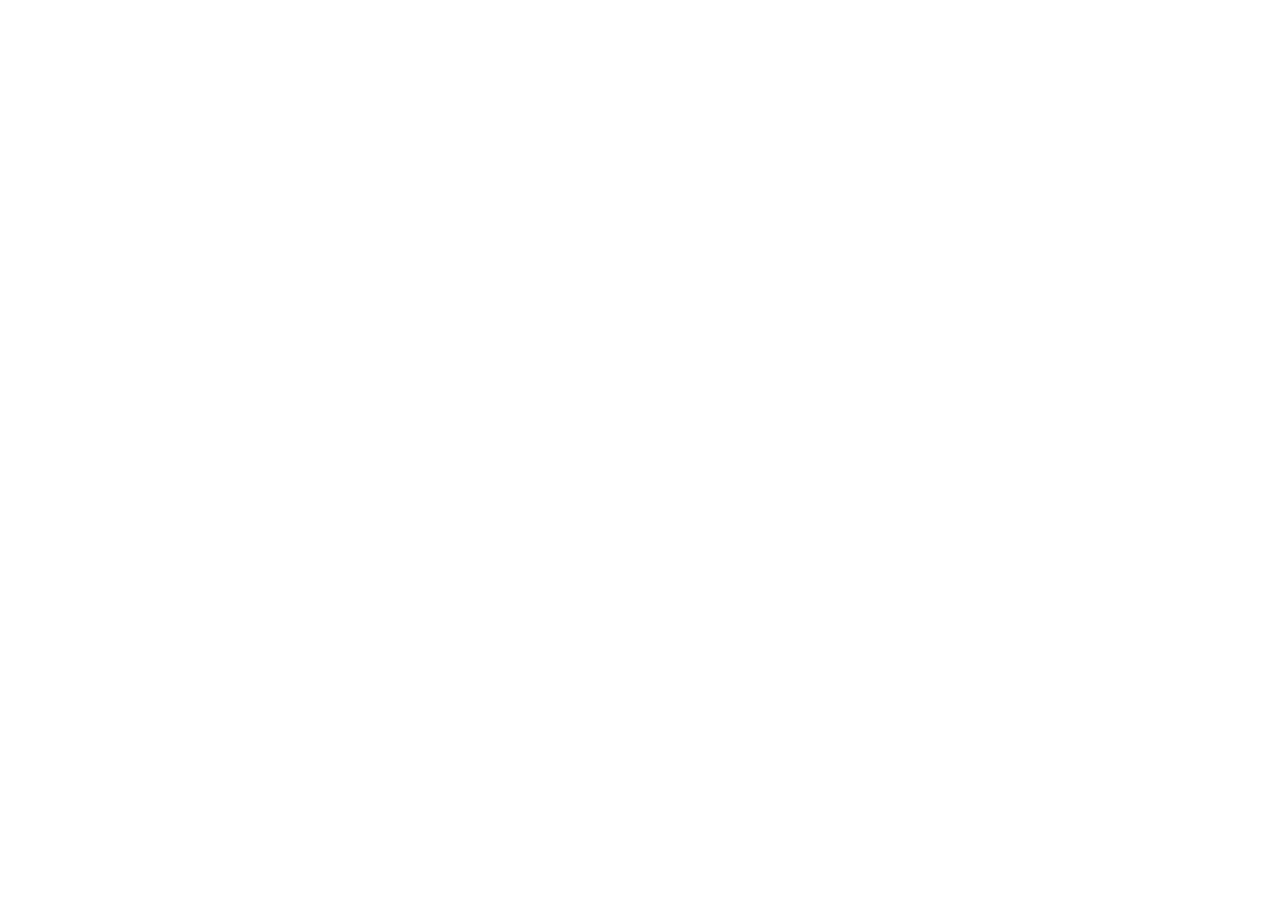
==== Bai2/@hoangtayto194.html @ 34e6defe "Trang navi" ====
<!doctype html>
<html lang="en">
  <head>
    <meta charset="UTF-8" />
    <meta name="viewport" content="width=device-width, initial-scale=1.0" />
    <title>Buổi 4 - Hoàng đẹp trai</title>
    <link rel="icon" type="image/png" href="../favicon.png" />
    <link rel="stylesheet" href="reset.css" />
    <link rel="stylesheet" href="" />
  </head>
  <body>
    <h1></h1>
  </body>
</html>
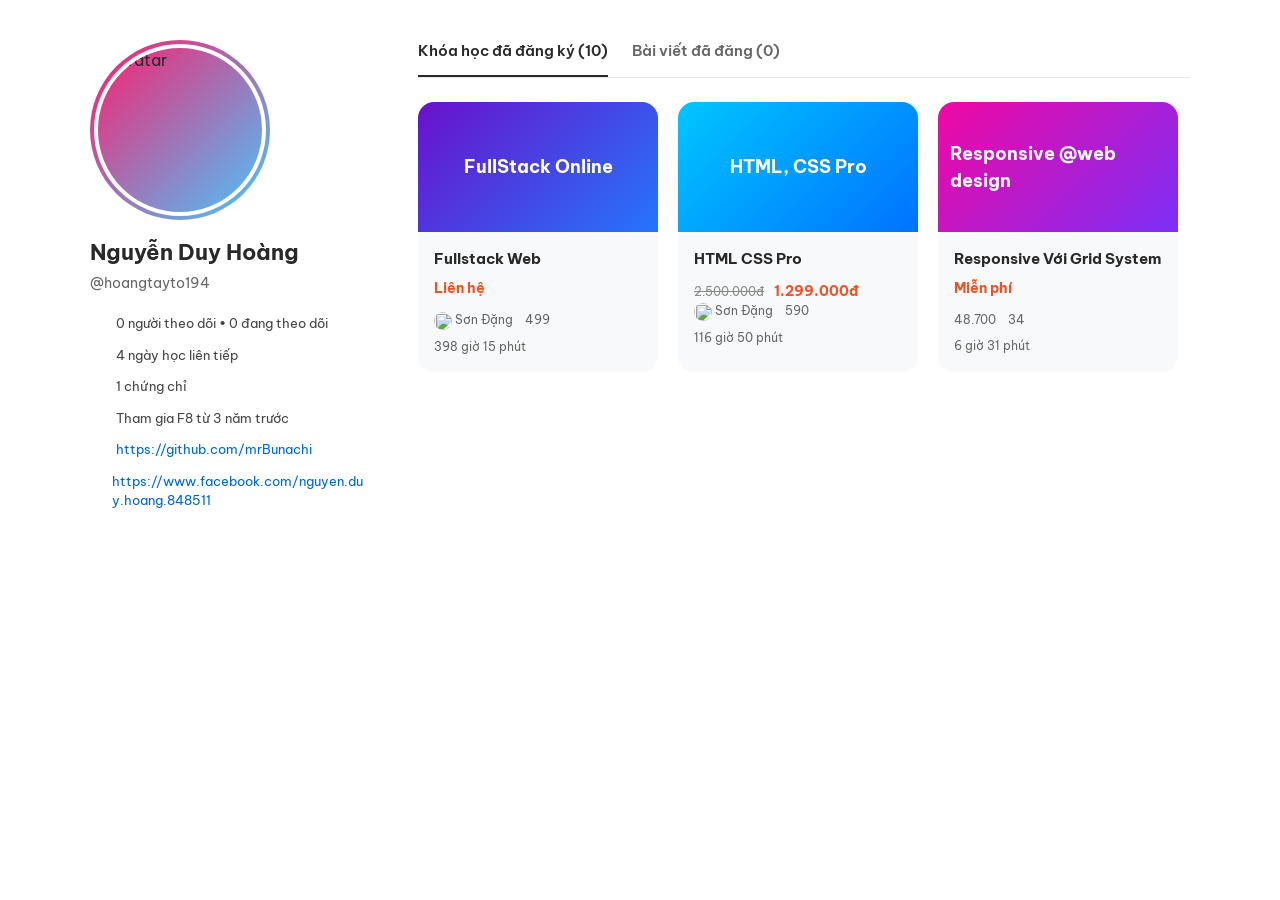
==== commit b38ca2c9: "Để học sau 10/8" ====
--- a/Bai2/@hoangtayto194.html
+++ b/Bai2/@hoangtayto194.html
@@ -1,14 +1,105 @@
 <!doctype html>
-<html lang="en">
+<html lang="vi">
   <head>
     <meta charset="UTF-8" />
     <meta name="viewport" content="width=device-width, initial-scale=1.0" />
-    <title>Buổi 4 - Hoàng đẹp trai</title>
+    <title>Nguyễn Duy Hoàng (@hoangtayto194) - F8</title>
     <link rel="icon" type="image/png" href="../favicon.png" />
-    <link rel="stylesheet" href="reset.css" />
-    <link rel="stylesheet" href="" />
+    <link rel="stylesheet" href="../reset.css" />
+    <link rel="stylesheet" href="./profile.css" />
+    <link rel="preconnect" href="https://fonts.googleapis.com" />
+    <link rel="preconnect" href="https://fonts.gstatic.com" crossorigin />
+    <link
+      href="https://fonts.googleapis.com/css2?family=Be+Vietnam+Pro:ital,wght@0,400;0,500;0,600;0,700;1,400&display=swap"
+      rel="stylesheet"
+    />
+    <script src="https://kit.fontawesome.com/856c95e1e2.js" crossorigin="anonymous"></script>
   </head>
   <body>
-    <h1></h1>
+    <div class="profile-wrapper">
+      <div class="profile-container">
+        <!-- Cột trái: Thông tin cá nhân -->
+        <aside class="left-column">
+          <div class="avatar-box">
+            <img src="https://files.f8.edu.vn/f8-prod/avatars/6a22258cb0225.jpg" alt="Avatar" class="profile-avatar" />
+          </div>
+          <h1 class="user-name">Nguyễn Duy Hoàng</h1>
+          <p class="user-handle">@hoangtayto194</p>
+
+          <ul class="user-stats">
+            <li><i class="fa-solid fa-user-group"></i> <span>0 người theo dõi • 0 đang theo dõi</span></li>
+            <li><i class="fa-solid fa-fire"></i> <span>4 ngày học liên tiếp</span></li>
+            <li><i class="fa-solid fa-certificate"></i> <span>1 chứng chỉ</span></li>
+            <li><i class="fa-solid fa-user-clock"></i> <span>Tham gia F8 từ 3 năm trước</span></li>
+            <li><i class="fa-solid fa-globe"></i> <a href="https://github.com/mrBunachi" target="_blank">https://github.com/mrBunachi</a></li>
+            <li><i class="fa-brands fa-facebook"></i> <a href="https://facebook.com" target="_blank">https://www.facebook.com/nguyen.duy.hoang.848511</a></li>
+          </ul>
+        </aside>
+
+        <!-- Cột phải: Khóa học đã đăng ký -->
+        <section class="right-column">
+          <nav class="profile-tabs">
+            <a href="#" class="tab-item active">
+              <i class="fa-solid fa-bookmark"></i> Khóa học đã đăng ký (10)
+            </a>
+            <a href="#" class="tab-item">
+              <i class="fa-regular fa-newspaper"></i> Bài viết đã đăng (0)
+            </a>
+          </nav>
+
+          <div class="course-list">
+            <!-- Card Khóa Học 1 -->
+            <div class="course-card">
+              <div class="course-thumb thumb-1">
+                <span class="crown-icon"><i class="fa-solid fa-crown"></i></span>
+                <span class="thumb-title">FullStack Online</span>
+              </div>
+              <div class="course-info">
+                <h3 class="course-name">Fullstack Web</h3>
+                <p class="price-free">Liên hệ</p>
+                <div class="course-meta">
+                  <span class="instructor"><img src="https://files.f8.edu.vn/f8-prod/avatars/1/623d4b2d3257f.png" alt="" /> Sơn Đặng</span>
+                  <span class="students"><i class="fa-solid fa-users"></i> 499</span>
+                </div>
+                <div class="course-time"><i class="fa-regular fa-clock"></i> 398 giờ 15 phút</div>
+              </div>
+            </div>
+
+            <!-- Card Khóa Học 2 -->
+            <div class="course-card">
+              <div class="course-thumb thumb-2">
+                <span class="crown-icon"><i class="fa-solid fa-crown"></i></span>
+                <span class="thumb-title">HTML, CSS Pro</span>
+              </div>
+              <div class="course-info">
+                <h3 class="course-name">HTML CSS Pro</h3>
+                <p class="price-discount"><del>2.500.000đ</del> <span>1.299.000đ</span></p>
+                <div class="course-meta">
+                  <span class="instructor"><img src="https://files.f8.edu.vn/f8-prod/avatars/1/623d4b2d3257f.png" alt="" /> Sơn Đặng</span>
+                  <span class="students"><i class="fa-solid fa-users"></i> 590</span>
+                </div>
+                <div class="course-time"><i class="fa-regular fa-clock"></i> 116 giờ 50 phút</div>
+              </div>
+            </div>
+
+            <!-- Card Khóa Học 3 -->
+            <div class="course-card">
+              <div class="course-thumb thumb-3">
+                <span class="thumb-title">Responsive @web design</span>
+              </div>
+              <div class="course-info">
+                <h3 class="course-name">Responsive Với Grid System</h3>
+                <p class="price-free">Miễn phí</p>
+                <div class="course-meta">
+                  <span class="students"><i class="fa-solid fa-users"></i> 48.700</span>
+                  <span class="views"><i class="fa-solid fa-play"></i> 34</span>
+                </div>
+                <div class="course-time"><i class="fa-regular fa-clock"></i> 6 giờ 31 phút</div>
+              </div>
+            </div>
+          </div>
+        </section>
+      </div>
+    </div>
   </body>
-</html>
+</html>
--- a/Bai2/profile.css
+++ b/Bai2/profile.css
@@ -0,0 +1,176 @@
+.profile-wrapper {
+  max-width: 1140px;
+  margin: 4.0rem auto;
+  padding: 0 2.0rem;
+}
+
+.profile-container {
+  display: flex;
+  gap: 4.8rem;
+  align-items: flex-start;
+}
+
+/* Cột trái */
+.left-column {
+  width: 28.0rem;
+  flex-shrink: 0;
+}
+
+.avatar-box {
+  width: 18.0rem;
+  height: 18.0rem;
+  border-radius: 50%;
+  padding: 0.4rem;
+  background: linear-gradient(135deg, #ff1b6b, #45caff);
+  margin-bottom: 1.6rem;
+}
+
+.profile-avatar {
+  width: 100%;
+  height: 100%;
+  border-radius: 50%;
+  object-fit: cover;
+  border: 4px solid #fff;
+}
+
+.user-name {
+  font-size: 2.2rem;
+  font-weight: 700;
+  margin-bottom: 0.4rem;
+}
+
+.user-handle {
+  font-size: 1.4rem;
+  color: #666;
+  margin-bottom: 2.0rem;
+}
+
+.user-stats {
+  display: flex;
+  flex-direction: column;
+  gap: 1.2rem;
+  font-size: 1.3rem;
+  color: #444;
+}
+
+.user-stats li {
+  display: flex;
+  align-items: center;
+  gap: 1.0rem;
+}
+
+.user-stats i {
+  width: 1.6rem;
+  color: #666;
+}
+
+.user-stats a {
+  color: #0066cc;
+  word-break: break-all;
+}
+
+/* Cột phải */
+.right-column {
+  flex: 1;
+}
+
+.profile-tabs {
+  display: flex;
+  gap: 2.4rem;
+  border-bottom: 1px solid #e8e8e8;
+  margin-bottom: 2.4rem;
+}
+
+.tab-item {
+  padding-bottom: 1.2rem;
+  font-size: 1.5rem;
+  font-weight: 600;
+  color: #666;
+}
+
+.tab-item.active {
+  color: #292929;
+  border-bottom: 2px solid #292929;
+}
+
+/* Danh sách khóa học dạng hàng ngang */
+.course-list {
+  display: flex;
+  gap: 2.0rem;
+  overflow-x: auto;
+}
+
+.course-card {
+  width: 24.0rem;
+  flex-shrink: 0;
+  border-radius: 1.6rem;
+  overflow: hidden;
+  background-color: #f8f9fa;
+}
+
+.course-thumb {
+  height: 13.0rem;
+  padding: 1.2rem;
+  color: #fff;
+  display: flex;
+  flex-direction: column;
+  justify-content: space-between;
+}
+
+.thumb-1 { background: linear-gradient(135deg, #6a11cb, #2575fc); }
+.thumb-2 { background: linear-gradient(135deg, #00c6ff, #0072ff); }
+.thumb-3 { background: linear-gradient(135deg, #f107a3, #7b2ff7); }
+
+.crown-icon { font-size: 1.4rem; color: #ffb703; }
+.thumb-title { font-size: 1.8rem; font-weight: 700; align-self: center; margin: auto 0; }
+
+.course-info {
+  padding: 1.6rem;
+}
+
+.course-name {
+  font-size: 1.5rem;
+  font-weight: 700;
+  margin-bottom: 0.8rem;
+}
+
+.price-free {
+  color: #f05123;
+  font-weight: 700;
+  font-size: 1.4rem;
+  margin-bottom: 1.2rem;
+}
+
+.price-discount del {
+  font-size: 1.2rem;
+  color: #888;
+}
+
+.price-discount span {
+  color: #f05123;
+  font-weight: 700;
+  font-size: 1.4rem;
+  margin-left: 0.6rem;
+}
+
+.course-meta {
+  display: flex;
+  align-items: center;
+  gap: 1.2rem;
+  font-size: 1.2rem;
+  color: #666;
+  margin-bottom: 0.8rem;
+}
+
+.instructor img {
+  width: 1.8rem;
+  height: 1.8rem;
+  border-radius: 50%;
+  display: inline-block;
+  vertical-align: middle;
+}
+
+.course-time {
+  font-size: 1.2rem;
+  color: #666;
+}
